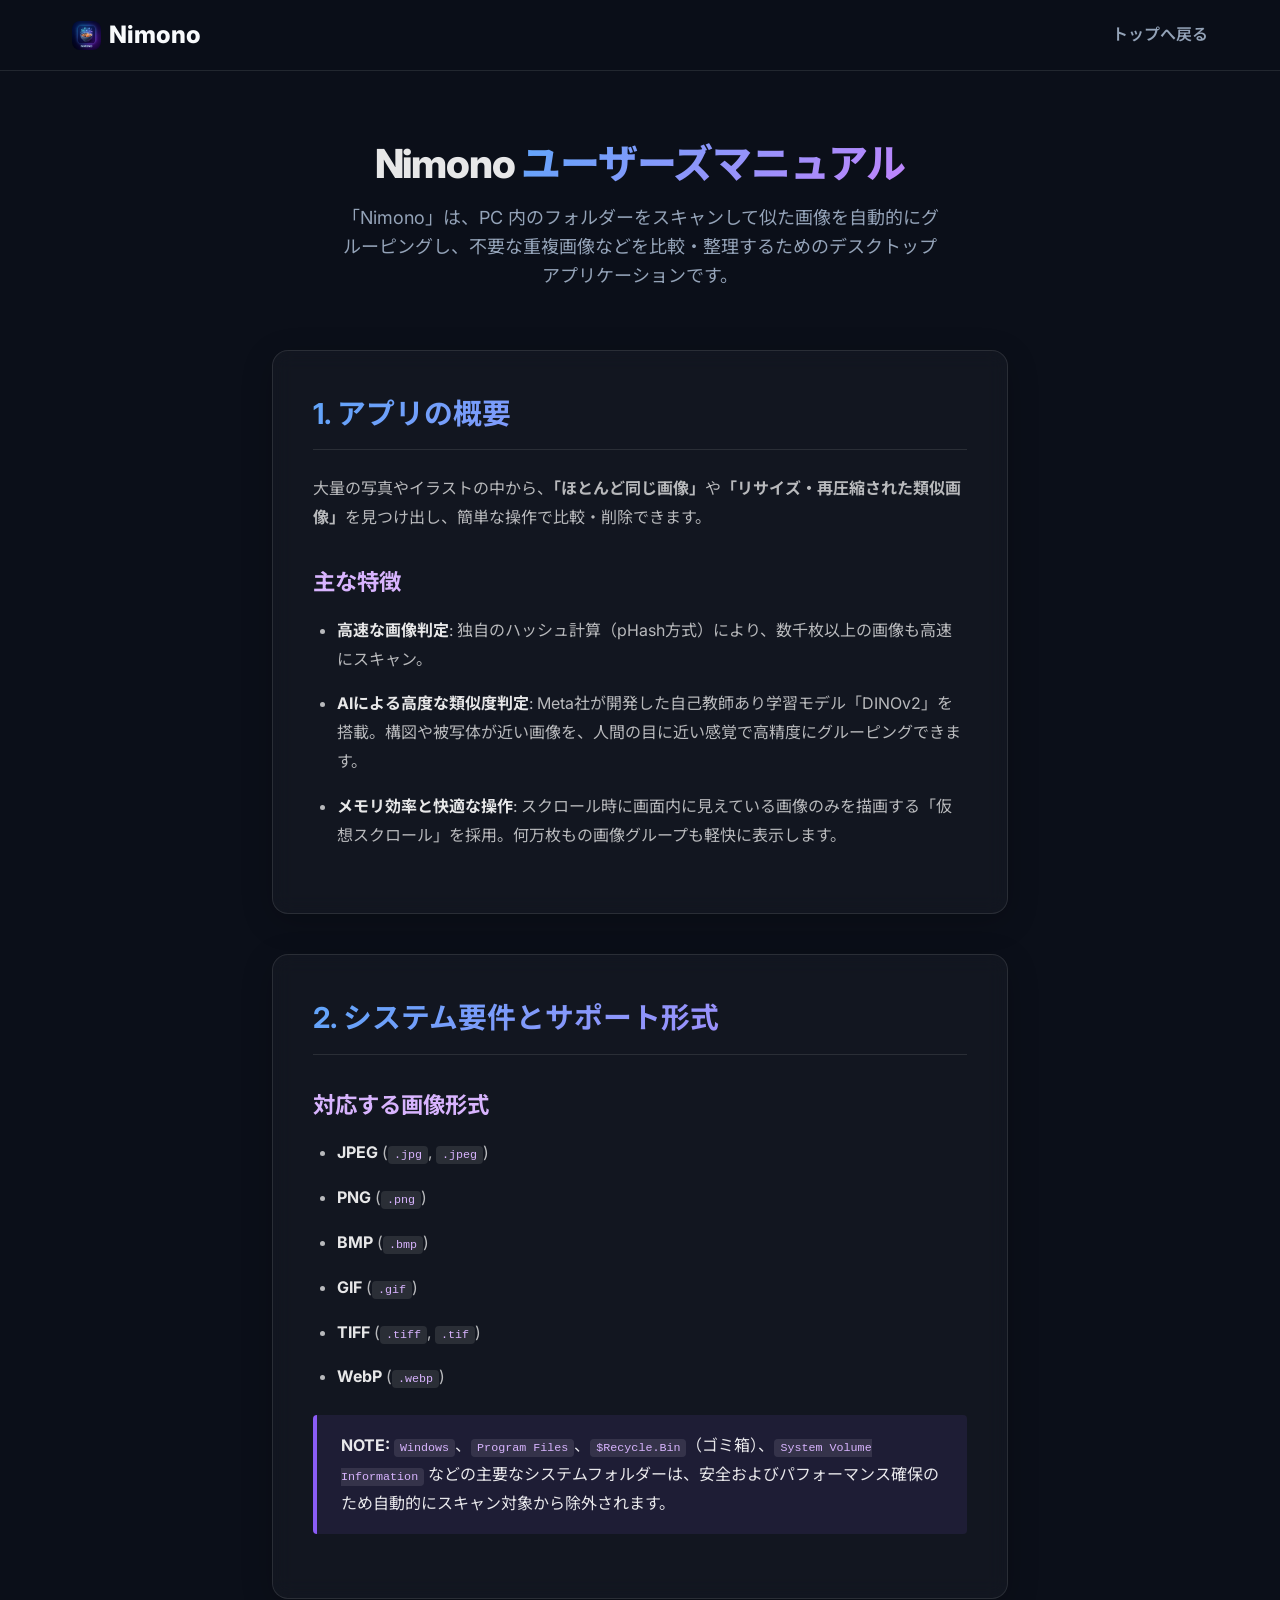
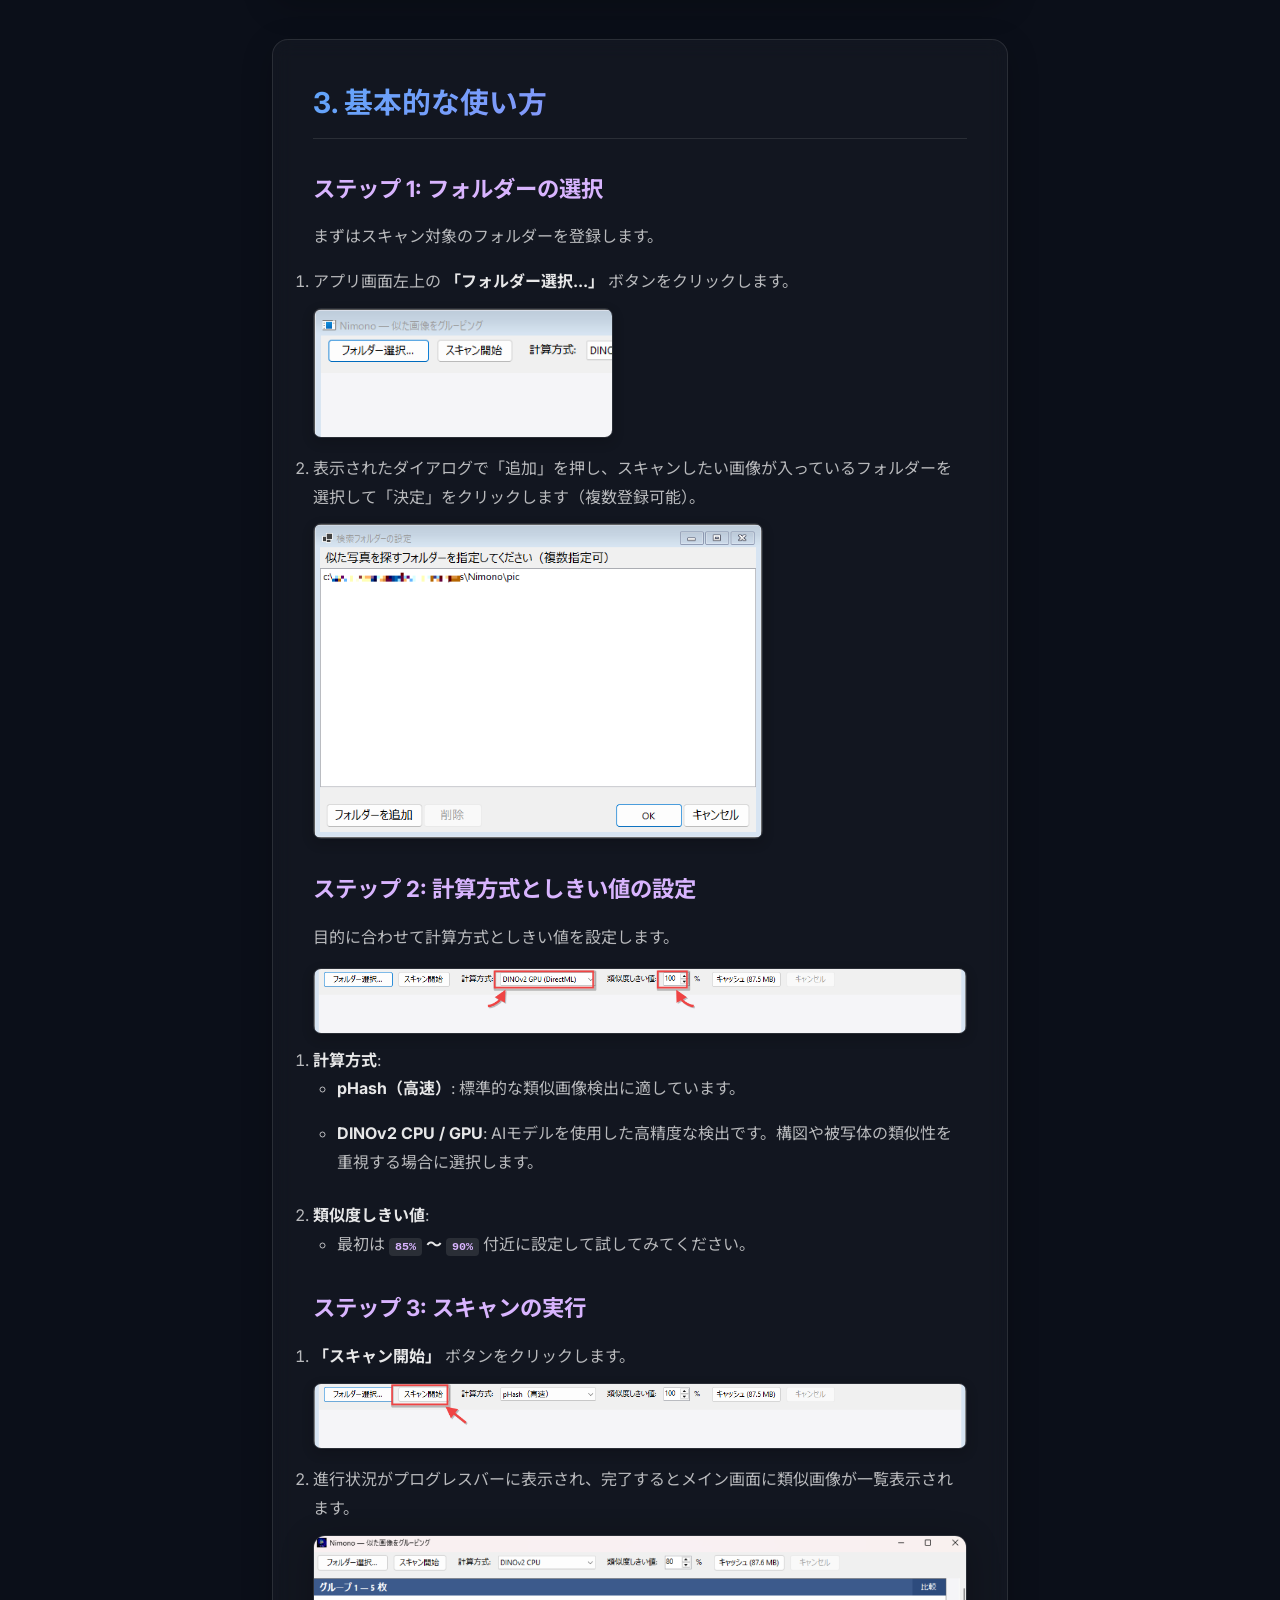
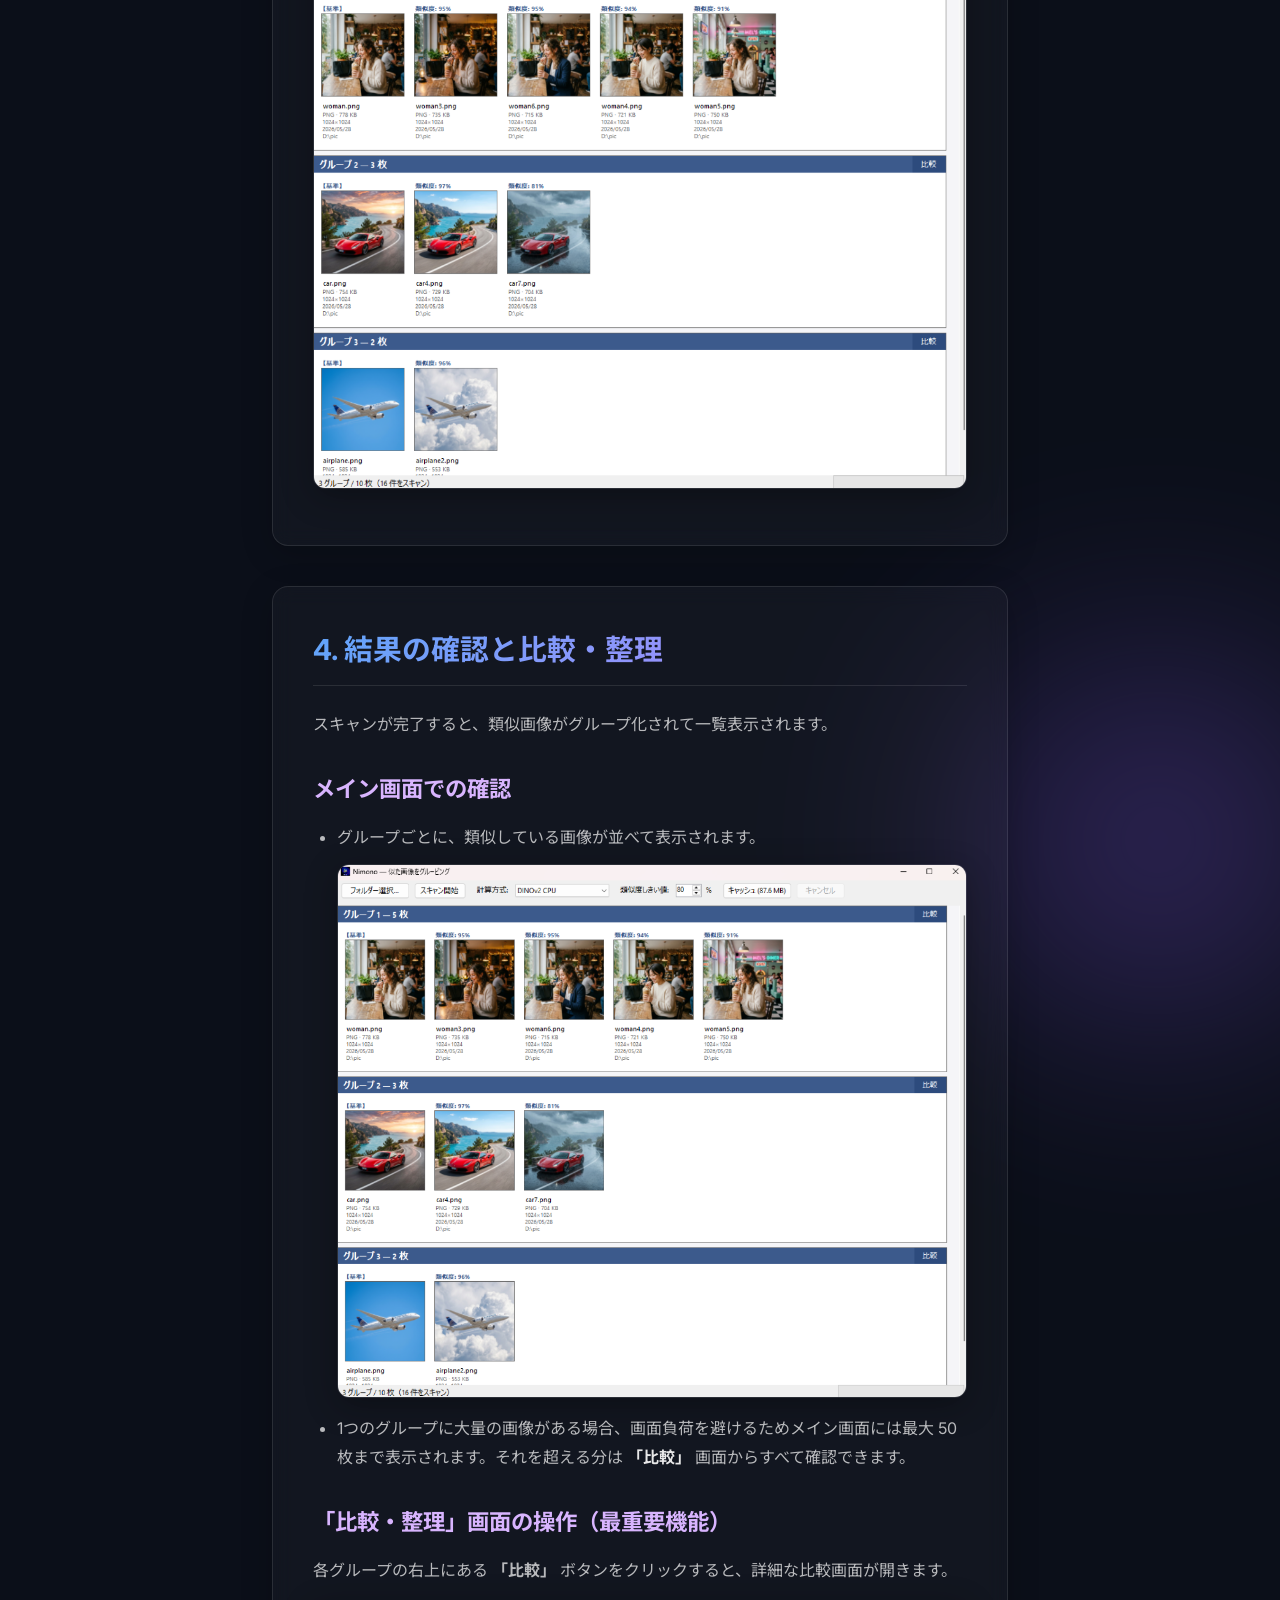
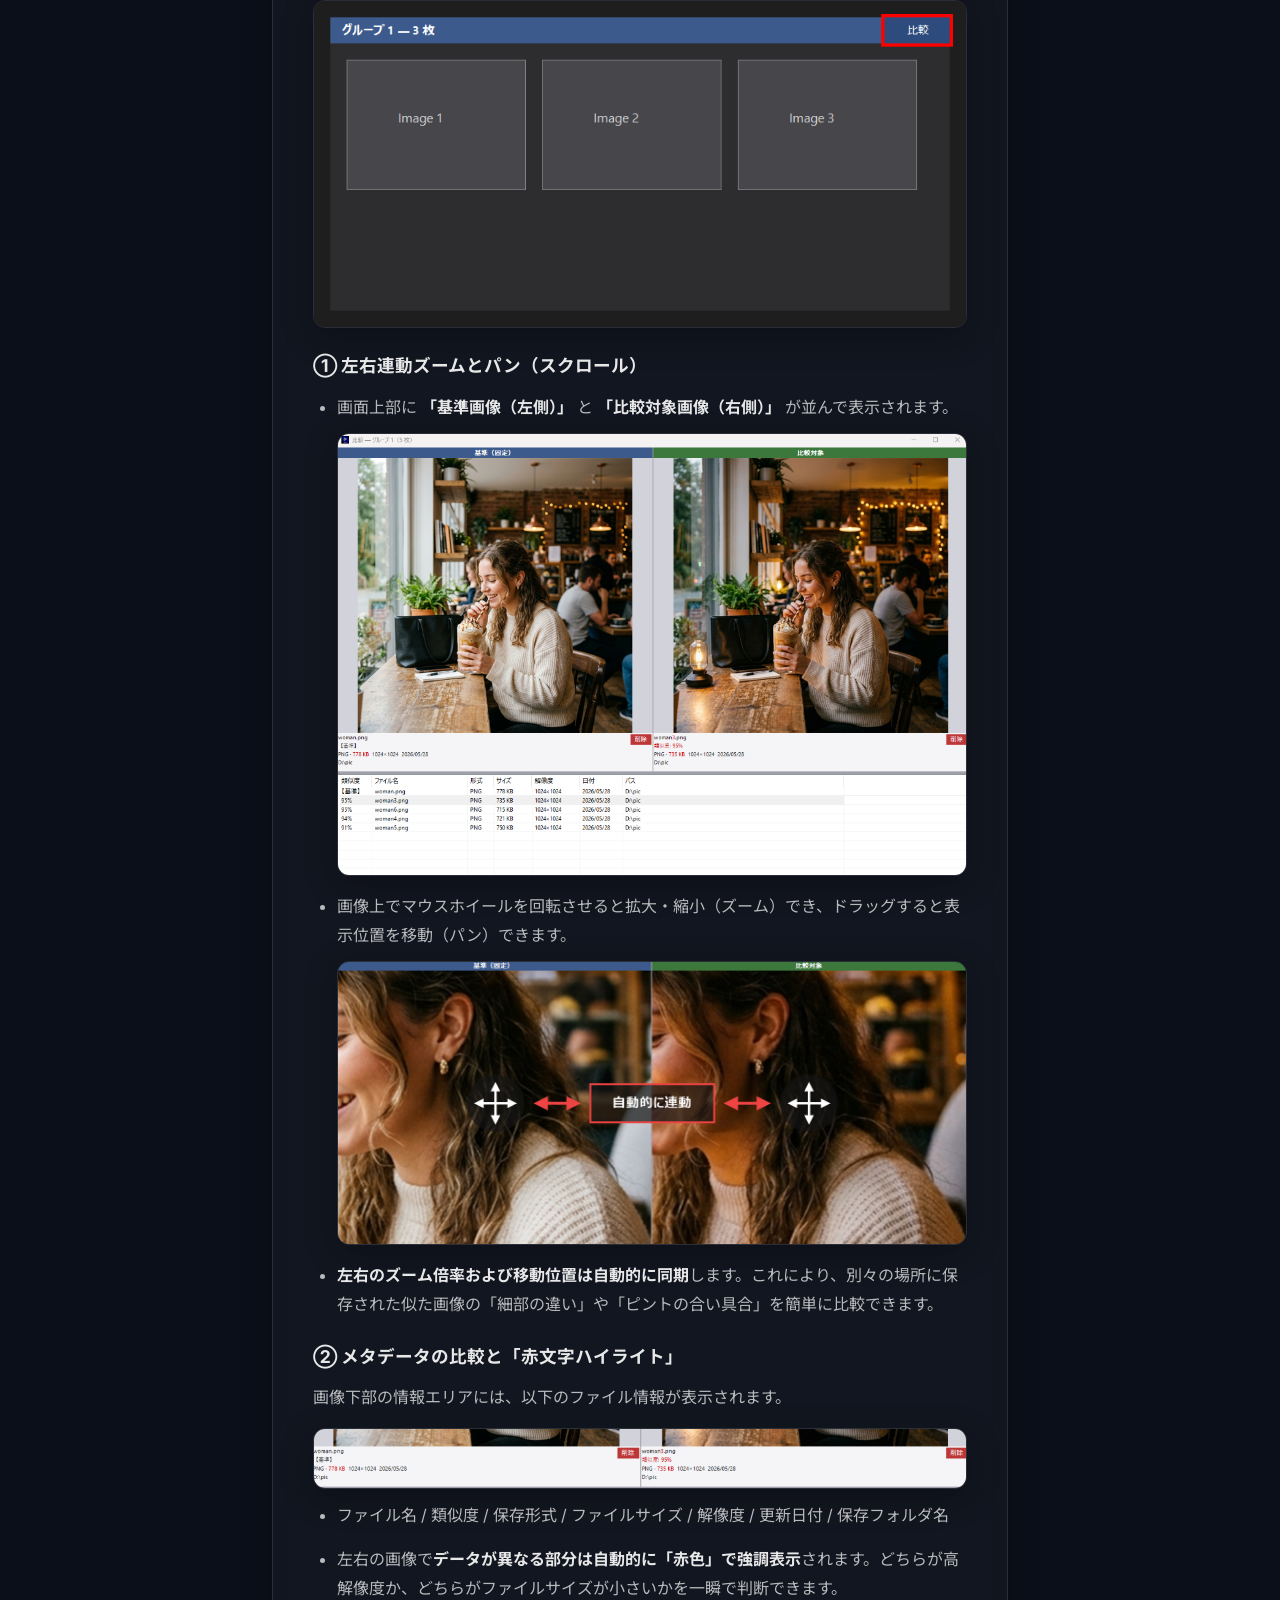
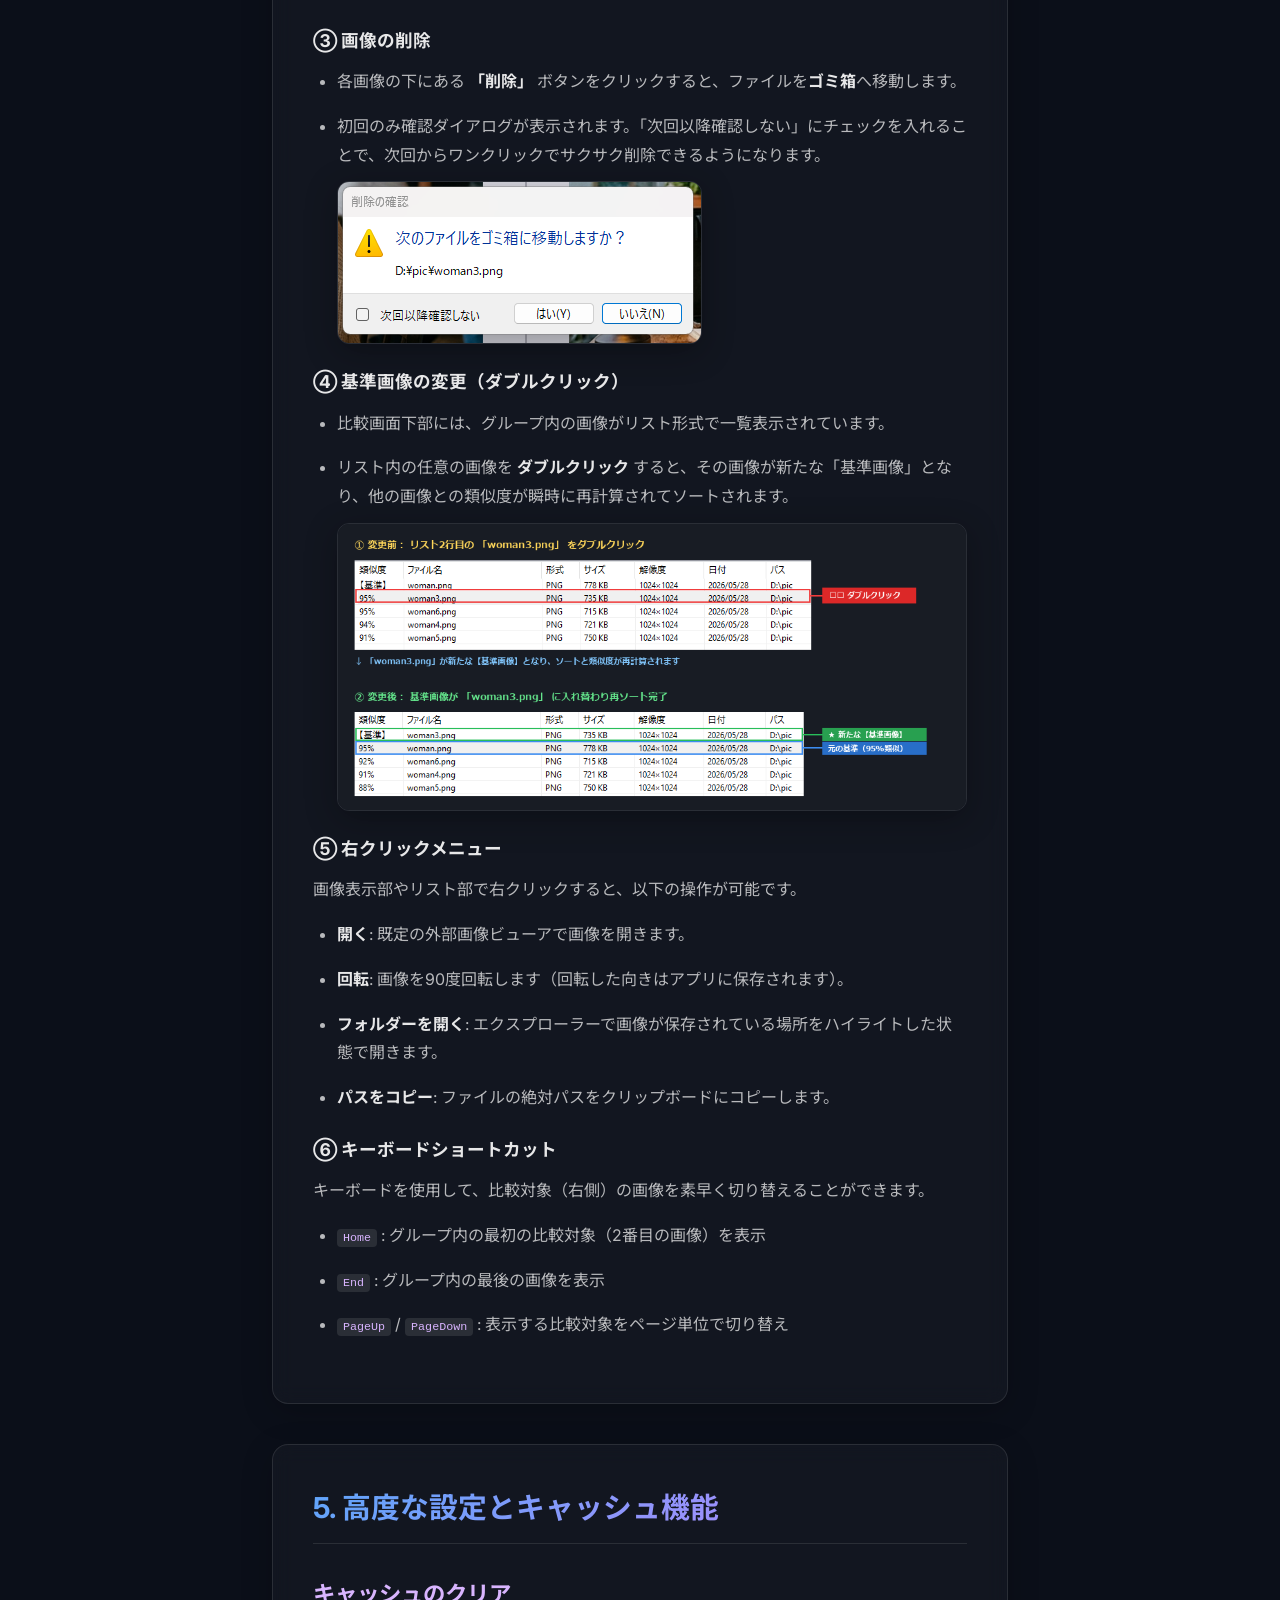
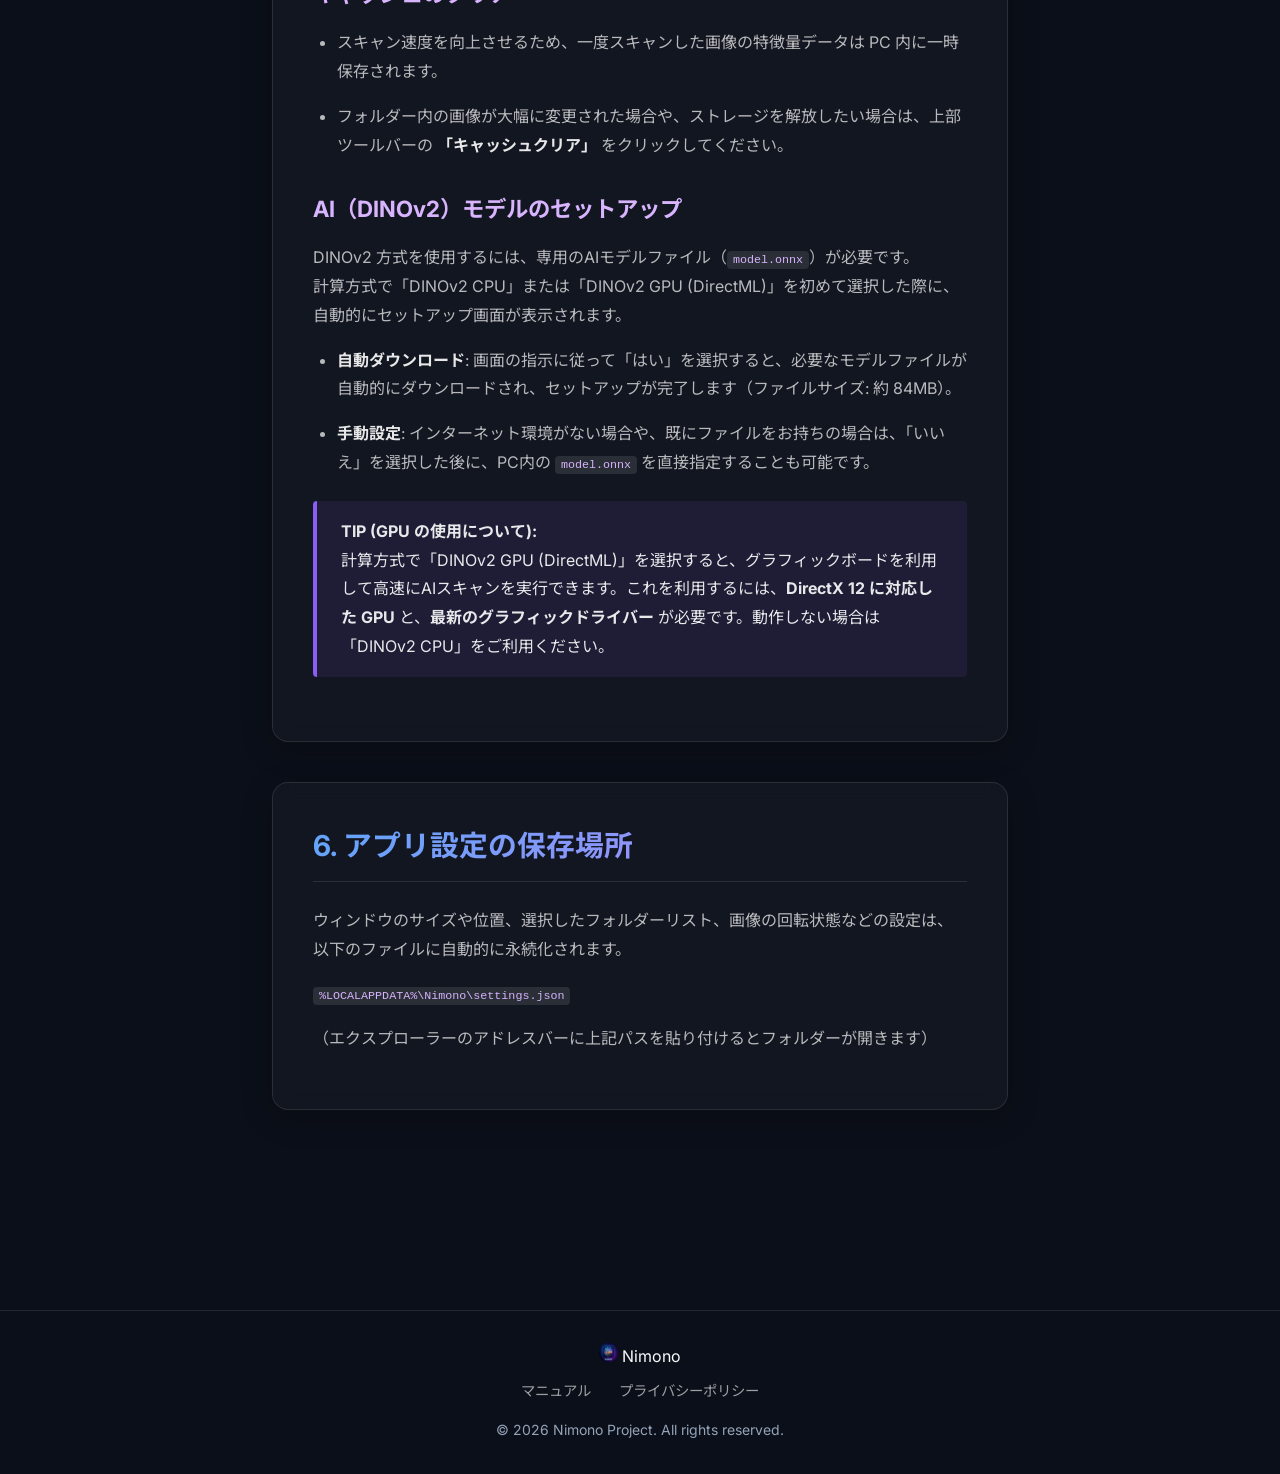
==== manual.html @ a0f6e67c "docs: マニュアル(manual.html)と各種画像アセットを追加しプロジェクト構造を整理" ====
<!DOCTYPE html>
<html lang="ja">

<head>
    <meta charset="UTF-8">
    <meta name="viewport" content="width=device-width, initial-scale=1.0">
    <title>Nimono ユーザーズマニュアル</title>
    <link rel="preconnect" href="https://fonts.googleapis.com">
    <link rel="preconnect" href="https://fonts.gstatic.com" crossorigin>
    <link
        href="https://fonts.googleapis.com/css2?family=Inter:wght@300;400;600;800&family=Noto+Sans+JP:wght@300;400;600;800&display=swap"
        rel="stylesheet">
    <link rel="stylesheet" href="styles.css">
    <style>
        .manual-container {
            max-width: 800px;
            margin: 0 auto;
            padding-top: 140px;
            padding-bottom: 80px;
            color: rgba(255, 255, 255, 0.9);
        }

        .manual-section {
            background: rgba(255, 255, 255, 0.03);
            border: 1px solid rgba(255, 255, 255, 0.1);
            border-radius: 16px;
            padding: 40px;
            margin-bottom: 40px;
            backdrop-filter: blur(10px);
            box-shadow: 0 8px 32px rgba(0, 0, 0, 0.2);
        }

        .manual-section h2 {
            font-size: 1.8rem;
            margin-bottom: 24px;
            padding-bottom: 12px;
            border-bottom: 1px solid rgba(255, 255, 255, 0.1);
        }

        .manual-section h3 {
            font-size: 1.4rem;
            margin-top: 32px;
            margin-bottom: 16px;
            color: #d8b4fe;
            /* 既存のグラデーションに合わせた色 */
        }

        .manual-section h4 {
            font-size: 1.1rem;
            margin-top: 24px;
            margin-bottom: 12px;
            color: rgba(255, 255, 255, 0.9);
        }

        .manual-section p,
        .manual-section li {
            line-height: 1.8;
            margin-bottom: 16px;
            color: rgba(255, 255, 255, 0.7);
        }

        .manual-section ul {
            padding-left: 24px;
            margin-bottom: 24px;
        }

        .manual-section li strong {
            color: rgba(255, 255, 255, 0.9);
        }

        .note-box {
            background: rgba(139, 92, 246, 0.1);
            border-left: 4px solid #8b5cf6;
            padding: 16px 24px;
            border-radius: 4px;
            margin: 24px 0;
        }

        .note-box p {
            margin: 0;
            color: rgba(255, 255, 255, 0.9);
        }

        code {
            background: rgba(255, 255, 255, 0.1);
            padding: 2px 6px;
            border-radius: 4px;
            font-family: monospace;
            font-size: 0.9em;
            color: #d8b4fe;
        }
    </style>
</head>

<body>
    <!-- Background Elements -->
    <div class="bg-shape shape-1"></div>
    <div class="bg-shape shape-2"></div>

    <!-- Header -->
    <header class="glass-header">
        <div class="container header-container">
            <div class="logo">
                <a href="index.html"
                    style="color: inherit; text-decoration: none; display: flex; align-items: center; gap: 8px;">
                    <img src="assets/Square44x44Logo.png" alt="Nimono" class="logo-icon"
                        style="height: 1.2em; width: auto; border-radius: 8px;"> Nimono
                </a>
            </div>
            <nav>
                <ul class="nav-links">
                    <li><a href="index.html">トップへ戻る</a></li>
                </ul>
            </nav>
        </div>
    </header>

    <div class="container manual-container">
        <div class="section-header animate-on-scroll slide-up">
            <h1 class="hero-title" style="font-size: 2.5rem; text-align: center; margin-bottom: 16px;">Nimono <span
                    class="text-gradient">ユーザーズマニュアル</span></h1>
            <p class="section-subtitle" style="text-align: center; margin-bottom: 48px;">
                「Nimono」は、PC 内のフォルダーをスキャンして似た画像を自動的にグルーピングし、不要な重複画像などを比較・整理するためのデスクトップアプリケーションです。
            </p>
        </div>

        <div class="manual-section animate-on-scroll slide-up delay-1">
            <h2 class="text-gradient">1. アプリの概要</h2>
            <p>大量の写真やイラストの中から、<strong>「ほとんど同じ画像」</strong>や<strong>「リサイズ・再圧縮された類似画像」</strong>を見つけ出し、簡単な操作で比較・削除できます。</p>

            <h3>主な特徴</h3>
            <ul>
                <li><strong>高速な画像判定</strong>: 独自のハッシュ計算（pHash方式）により、数千枚以上の画像も高速にスキャン。</li>
                <li><strong>AIによる高度な類似度判定</strong>:
                    Meta社が開発した自己教師あり学習モデル「DINOv2」を搭載。構図や被写体が近い画像を、人間の目に近い感覚で高精度にグルーピングできます。</li>
                <li><strong>メモリ効率と快適な操作</strong>: スクロール時に画面内に見えている画像のみを描画する「仮想スクロール」を採用。何万枚もの画像グループも軽快に表示します。</li>
            </ul>
        </div>

        <div class="manual-section animate-on-scroll slide-up">
            <h2 class="text-gradient">2. システム要件とサポート形式</h2>
            <h3>対応する画像形式</h3>
            <ul>
                <li><strong>JPEG</strong> (<code>.jpg</code>, <code>.jpeg</code>)</li>
                <li><strong>PNG</strong> (<code>.png</code>)</li>
                <li><strong>BMP</strong> (<code>.bmp</code>)</li>
                <li><strong>GIF</strong> (<code>.gif</code>)</li>
                <li><strong>TIFF</strong> (<code>.tiff</code>, <code>.tif</code>)</li>
                <li><strong>WebP</strong> (<code>.webp</code>)</li>
            </ul>
            <div class="note-box">
                <p><strong>NOTE:</strong>
                    <code>Windows</code>、<code>Program Files</code>、<code>$Recycle.Bin</code>（ゴミ箱）、<code>System Volume Information</code>
                    などの主要なシステムフォルダーは、安全およびパフォーマンス確保のため自動的にスキャン対象から除外されます。
                </p>
            </div>
        </div>

        <div class="manual-section animate-on-scroll slide-up">
            <h2 class="text-gradient">3. 基本的な使い方</h2>

            <h3>ステップ 1: フォルダーの選択</h3>
            <p>まずはスキャン対象のフォルダーを登録します。</p>
            <ol>
                <li>アプリ画面左上の <strong>「フォルダー選択...」</strong> ボタンをクリックします。<br>
                    <img src="assets/folder_select_btn.png" alt="フォルダー選択ボタン"
                        style="max-width: 300px; border-radius: 8px; margin: 12px 0; border: 1px solid rgba(255,255,255,0.1); box-shadow: 0 4px 12px rgba(0,0,0,0.2); display: block;">
                </li>
                <li>表示されたダイアログで「追加」を押し、スキャンしたい画像が入っているフォルダーを選択して「決定」をクリックします（複数登録可能）。<br>
                    <img src="assets/search_folder_dialog.png" alt="検索フォルダーの設定ダイアログ"
                        style="max-width: 450px; width: 100%; border-radius: 8px; margin: 12px 0; border: 1px solid rgba(255,255,255,0.1); box-shadow: 0 4px 12px rgba(0,0,0,0.2); display: block;">
                </li>
            </ol>

            <h3>ステップ 2: 計算方式としきい値の設定</h3>
            <p>目的に合わせて計算方式としきい値を設定します。</p>
            <img src="assets/method_select.png" alt="計算方式の設定画面"
                style="max-width: 100%; border-radius: 8px; margin: 12px 0; border: 1px solid rgba(255,255,255,0.1); box-shadow: 0 4px 12px rgba(0,0,0,0.2); display: block;">
            <ol>
                <li><strong>計算方式</strong>:
                    <ul>
                        <li><strong>pHash（高速）</strong>: 標準的な類似画像検出に適しています。</li>
                        <li><strong>DINOv2 CPU / GPU</strong>: AIモデルを使用した高精度な検出です。構図や被写体の類似性を重視する場合に選択します。</li>
                    </ul>
                </li>
                <li><strong>類似度しきい値</strong>:
                    <ul>
                        <li>最初は <strong><code>85%</code> 〜 <code>90%</code></strong> 付近に設定して試してみてください。</li>
                    </ul>
                </li>
            </ol>

            <h3>ステップ 3: スキャンの実行</h3>
            <ol>
                <li><strong>「スキャン開始」</strong> ボタンをクリックします。<br>
                    <img src="assets/scan_button.png" alt="スキャン開始ボタン"
                        style="max-width: 100%; border-radius: 8px; margin: 12px 0; border: 1px solid rgba(255,255,255,0.1); box-shadow: 0 4px 12px rgba(0,0,0,0.2); display: block;">
                </li>
                <li>進行状況がプログレスバーに表示され、完了するとメイン画面に類似画像が一覧表示されます。<br>
                    <img src="assets/group_mockup.png" alt="スキャン完了後の結果画面"
                        style="max-width: 100%; border-radius: 12px; margin: 12px 0; border: 1px solid rgba(255,255,255,0.1); box-shadow: 0 8px 32px rgba(0,0,0,0.3); display: block;">
                </li>
            </ol>
        </div>

        <div class="manual-section animate-on-scroll slide-up">
            <h2 class="text-gradient">4. 結果の確認と比較・整理</h2>
            <p>スキャンが完了すると、類似画像がグループ化されて一覧表示されます。</p>

            <h3>メイン画面での確認</h3>
            <ul>
                <li>グループごとに、類似している画像が並べて表示されます。<br>
                    <img src="assets/group_mockup.png" alt="グループ表示例"
                        style="max-width: 100%; border-radius: 12px; margin: 12px 0; border: 1px solid rgba(255,255,255,0.1); box-shadow: 0 8px 32px rgba(0,0,0,0.3); display: block;">
                </li>
                <li>1つのグループに大量の画像がある場合、画面負荷を避けるためメイン画面には最大 50 枚まで表示されます。それを超える分は <strong>「比較」</strong> 画面からすべて確認できます。
                </li>
            </ul>

            <h3>「比較・整理」画面の操作（最重要機能）</h3>
            <p>各グループの右上にある <strong>「比較」</strong> ボタンをクリックすると、詳細な比較画面が開きます。</p>
            <img src="assets/compare_button.png" alt="比較ボタンの位置"
                style="max-width: 100%; border-radius: 12px; margin: 12px 0; border: 1px solid rgba(255,255,255,0.1); box-shadow: 0 8px 32px rgba(0,0,0,0.3); display: block;">

            <h4>① 左右連動ズームとパン（スクロール）</h4>
            <ul>
                <li>画面上部に <strong>「基準画像（左側）」</strong> と <strong>「比較対象画像（右側）」</strong> が並んで表示されます。<br>
                    <img src="assets/composite_mockup2.png" alt="比較画面の例"
                        style="max-width: 100%; border-radius: 12px; margin: 12px 0; border: 1px solid rgba(255,255,255,0.1); box-shadow: 0 8px 32px rgba(0,0,0,0.3); display: block;">
                </li>
                <li>画像上でマウスホイールを回転させると拡大・縮小（ズーム）でき、ドラッグすると表示位置を移動（パン）できます。<br>
                    <img src="assets/sync_zoom_pan.png" alt="連動ズームとパンの説明図"
                        style="max-width: 100%; border-radius: 12px; margin: 12px 0; border: 1px solid rgba(255,255,255,0.1); box-shadow: 0 8px 32px rgba(0,0,0,0.3); display: block;">
                </li>
                <li><strong>左右のズーム倍率および移動位置は自動的に同期</strong>します。これにより、別々の場所に保存された似た画像の「細部の違い」や「ピントの合い具合」を簡単に比較できます。</li>
            </ul>

            <h4>② メタデータの比較と「赤文字ハイライト」</h4>
            <p>画像下部の情報エリアには、以下のファイル情報が表示されます。</p>
            <img src="assets/metadata_highlight.png" alt="メタデータ表示と赤文字ハイライトの例"
                style="max-width: 100%; border-radius: 12px; margin: 12px 0; border: 1px solid rgba(255,255,255,0.1); box-shadow: 0 8px 32px rgba(0,0,0,0.3); display: block;">
            <ul>
                <li>ファイル名 / 類似度 / 保存形式 / ファイルサイズ / 解像度 / 更新日付 / 保存フォルダ名</li>
                <li>左右の画像で<strong>データが異なる部分は自動的に「赤色」で強調表示</strong>されます。どちらが高解像度か、どちらがファイルサイズが小さいかを一瞬で判断できます。</li>
            </ul>

            <h4>③ 画像の削除</h4>
            <ul>
                <li>各画像の下にある <strong>「削除」</strong> ボタンをクリックすると、ファイルを<strong>ゴミ箱</strong>へ移動します。</li>
                <li>初回のみ確認ダイアログが表示されます。「次回以降確認しない」にチェックを入れることで、次回からワンクリックでサクサク削除できるようになります。<br>
                    <img src="assets/delete_confirm_dialog.png" alt="削除の確認ダイアログ"
                        style="max-width: 100%; border-radius: 12px; margin: 12px 0; border: 1px solid rgba(255,255,255,0.1); box-shadow: 0 8px 32px rgba(0,0,0,0.3); display: block;">
                </li>
            </ul>

            <h4>④ 基準画像の変更（ダブルクリック）</h4>
            <ul>
                <li>比較画面下部には、グループ内の画像がリスト形式で一覧表示されています。</li>
                <li>リスト内の任意の画像を <strong>ダブルクリック</strong> すると、その画像が新たな「基準画像」となり、他の画像との類似度が瞬時に再計算されてソートされます。<br>
                    <img src="assets/change_reference_image.png" alt="基準画像のダブルクリック変更の例"
                        style="max-width: 100%; border-radius: 12px; margin: 12px 0; border: 1px solid rgba(255,255,255,0.1); box-shadow: 0 8px 32px rgba(0,0,0,0.3); display: block;">
                </li>
            </ul>

            <h4>⑤ 右クリックメニュー</h4>
            <p>画像表示部やリスト部で右クリックすると、以下の操作が可能です。</p>
            <ul>
                <li><strong>開く</strong>: 既定の外部画像ビューアで画像を開きます。</li>
                <li><strong>回転</strong>: 画像を90度回転します（回転した向きはアプリに保存されます）。</li>
                <li><strong>フォルダーを開く</strong>: エクスプローラーで画像が保存されている場所をハイライトした状態で開きます。</li>
                <li><strong>パスをコピー</strong>: ファイルの絶対パスをクリップボードにコピーします。</li>
            </ul>

            <h4>⑥ キーボードショートカット</h4>
            <p>キーボードを使用して、比較対象（右側）の画像を素早く切り替えることができます。</p>
            <ul>
                <li><code>Home</code> : グループ内の最初の比較対象（2番目の画像）を表示</li>
                <li><code>End</code> : グループ内の最後の画像を表示</li>
                <li><code>PageUp</code> / <code>PageDown</code> : 表示する比較対象をページ単位で切り替え</li>
            </ul>
        </div>

        <div class="manual-section animate-on-scroll slide-up">
            <h2 class="text-gradient">5. 高度な設定とキャッシュ機能</h2>

            <h3>キャッシュのクリア</h3>
            <ul>
                <li>スキャン速度を向上させるため、一度スキャンした画像の特徴量データは PC 内に一時保存されます。</li>
                <li>フォルダー内の画像が大幅に変更された場合や、ストレージを解放したい場合は、上部ツールバーの <strong>「キャッシュクリア」</strong> をクリックしてください。</li>
            </ul>

            <h3>AI（DINOv2）モデルのセットアップ</h3>
            <p>DINOv2 方式を使用するには、専用のAIモデルファイル（<code>model.onnx</code>）が必要です。<br>
                計算方式で「DINOv2 CPU」または「DINOv2 GPU (DirectML)」を初めて選択した際に、自動的にセットアップ画面が表示されます。</p>
            <ul>
                <li><strong>自動ダウンロード</strong>: 画面の指示に従って「はい」を選択すると、必要なモデルファイルが自動的にダウンロードされ、セットアップが完了します（ファイルサイズ: 約
                    84MB）。</li>
                <li><strong>手動設定</strong>: インターネット環境がない場合や、既にファイルをお持ちの場合は、「いいえ」を選択した後に、PC内の <code>model.onnx</code>
                    を直接指定することも可能です。</li>
            </ul>

            <div class="note-box">
                <p><strong>TIP (GPU の使用について):</strong><br>
                    計算方式で「DINOv2 GPU (DirectML)」を選択すると、グラフィックボードを利用して高速にAIスキャンを実行できます。これを利用するには、<strong>DirectX 12 に対応した
                        GPU</strong> と、<strong>最新のグラフィックドライバー</strong> が必要です。動作しない場合は「DINOv2 CPU」をご利用ください。</p>
            </div>
        </div>

        <div class="manual-section animate-on-scroll slide-up">
            <h2 class="text-gradient">6. アプリ設定の保存場所</h2>
            <p>ウィンドウのサイズや位置、選択したフォルダーリスト、画像の回転状態などの設定は、以下のファイルに自動的に永続化されます。</p>
            <p><code>%LOCALAPPDATA%\Nimono\settings.json</code></p>
            <p>（エクスプローラーのアドレスバーに上記パスを貼り付けるとフォルダーが開きます）</p>
        </div>
    </div>

    <!-- Footer -->
    <footer class="footer glass-footer">
        <div class="container footer-container"
            style="display: flex; flex-direction: column; align-items: center; gap: 8px;">
            <div class="footer-logo">
                <img src="assets/Square44x44Logo.png" alt="Nimono" class="logo-icon"
                    style="height: 1.2em; width: auto; border-radius: 8px;"> Nimono
            </div>
            <div class="footer-links" style="margin-bottom: 8px;">
                <a href="manual.html"
                    style="color: rgba(255,255,255,0.6); text-decoration: none; margin-right: 24px; font-size: 0.9rem; transition: color 0.2s;"
                    onmouseover="this.style.color='#fff'"
                    onmouseout="this.style.color='rgba(255,255,255,0.6)'">マニュアル</a>
                <a href="privacy_policy.html"
                    style="color: rgba(255,255,255,0.6); text-decoration: none; font-size: 0.9rem; transition: color 0.2s;"
                    onmouseover="this.style.color='#fff'"
                    onmouseout="this.style.color='rgba(255,255,255,0.6)'">プライバシーポリシー</a>
            </div>
            <p class="copyright">© 2026 Nimono Project. All rights reserved.</p>
        </div>
    </footer>

    <!-- Scripts -->
    <script src="script.js"></script>
</body>

</html>
---- styles.css ----
:root {
    /* Color Palette */
    --bg-color: #0b0f19;
    --text-primary: #f8fafc;
    --text-secondary: #94a3b8;
    
    --primary-color: #3b82f6;
    --primary-hover: #2563eb;
    --secondary-color: #8b5cf6;
    
    --glass-bg: rgba(30, 41, 59, 0.4);
    --glass-border: rgba(255, 255, 255, 0.1);
    --glass-shadow: 0 8px 32px 0 rgba(0, 0, 0, 0.37);
    
    /* Typography */
    --font-main: 'Inter', 'Noto Sans JP', sans-serif;
    
    /* Animation */
    --transition-fast: 0.2s ease;
    --transition-normal: 0.4s ease;
    --transition-slow: 0.8s cubic-bezier(0.22, 1, 0.36, 1);
}

* {
    margin: 0;
    padding: 0;
    box-sizing: border-box;
}

body {
    font-family: var(--font-main);
    background-color: var(--bg-color);
    color: var(--text-primary);
    line-height: 1.6;
    overflow-x: hidden;
    position: relative;
}

/* Background Animated Shapes */
.bg-shape {
    position: absolute;
    border-radius: 50%;
    filter: blur(120px);
    z-index: -1;
    opacity: 0.5;
    animation: float 20s infinite alternate ease-in-out;
}

.shape-1 {
    top: -10%;
    left: -10%;
    width: 600px;
    height: 600px;
    background: radial-gradient(circle, var(--primary-color) 0%, transparent 70%);
}

.shape-2 {
    top: 40%;
    right: -10%;
    width: 500px;
    height: 500px;
    background: radial-gradient(circle, var(--secondary-color) 0%, transparent 70%);
    animation-delay: -5s;
}

@keyframes float {
    0% { transform: translate(0, 0) scale(1); }
    100% { transform: translate(50px, 50px) scale(1.1); }
}

/* Layout Utilities */
.container {
    max-width: 1200px;
    margin: 0 auto;
    padding: 0 2rem;
}

.section-padding {
    padding: 100px 0;
}

/* Typography Utilities */
.text-gradient {
    background: linear-gradient(135deg, #60a5fa, #c084fc);
    -webkit-background-clip: text;
    -webkit-text-fill-color: transparent;
    background-clip: text;
}

.section-header {
    text-align: center;
    margin-bottom: 60px;
}

.section-title {
    font-size: 2.5rem;
    font-weight: 800;
    margin-bottom: 1rem;
    letter-spacing: -0.02em;
}

.section-subtitle {
    font-size: 1.125rem;
    color: var(--text-secondary);
    max-width: 600px;
    margin: 0 auto;
}

/* Buttons */
.btn {
    display: inline-block;
    padding: 0.75rem 1.5rem;
    border-radius: 9999px;
    font-weight: 600;
    text-decoration: none;
    transition: var(--transition-normal);
    cursor: pointer;
    border: none;
    font-family: inherit;
    font-size: 1rem;
}

.btn-large {
    padding: 1rem 2rem;
    font-size: 1.125rem;
}

.btn-primary {
    background: linear-gradient(135deg, var(--primary-color), var(--secondary-color));
    color: white;
    box-shadow: 0 4px 15px rgba(59, 130, 246, 0.4);
}

.btn-primary:hover {
    transform: translateY(-2px);
    box-shadow: 0 6px 20px rgba(59, 130, 246, 0.6);
}

.btn-secondary {
    background: var(--glass-bg);
    color: var(--text-primary);
    border: 1px solid var(--glass-border);
    backdrop-filter: blur(10px);
}

.btn-secondary:hover {
    background: rgba(255, 255, 255, 0.1);
    transform: translateY(-2px);
}

/* Header */
.glass-header {
    position: fixed;
    top: 0;
    width: 100%;
    z-index: 1000;
    background: rgba(11, 15, 25, 0.7);
    backdrop-filter: blur(12px);
    border-bottom: 1px solid var(--glass-border);
    padding: 1rem 0;
    transition: var(--transition-normal);
}

.header-container {
    display: flex;
    justify-content: space-between;
    align-items: center;
}

.logo {
    font-size: 1.5rem;
    font-weight: 800;
    display: flex;
    align-items: center;
    gap: 0.5rem;
}

.nav-links {
    display: flex;
    list-style: none;
    gap: 2rem;
}

.nav-links a {
    color: var(--text-secondary);
    text-decoration: none;
    font-weight: 600;
    transition: var(--transition-fast);
}

.nav-links a:hover {
    color: var(--text-primary);
}

/* Hero Section */
.hero {
    min-height: 100vh;
    display: flex;
    align-items: center;
    padding-top: 80px; /* Header offset */
}

.hero-container {
    display: grid;
    grid-template-columns: 1fr 1fr;
    gap: 4rem;
    align-items: center;
}

.badge {
    display: inline-block;
    padding: 0.25rem 1rem;
    background: rgba(59, 130, 246, 0.15);
    border: 1px solid rgba(59, 130, 246, 0.3);
    color: #93c5fd;
    border-radius: 9999px;
    font-size: 0.875rem;
    font-weight: 600;
    margin-bottom: 1.5rem;
}

.hero-title {
    font-size: 3.5rem;
    font-weight: 800;
    line-height: 1.2;
    margin-bottom: 1.5rem;
    letter-spacing: -0.03em;
}

.hero-description {
    font-size: 1.125rem;
    color: var(--text-secondary);
    margin-bottom: 2.5rem;
}

.hero-actions {
    display: flex;
    gap: 1rem;
}

/* Mockup Display */
.mockup-container {
    position: relative;
    border-radius: 12px;
    overflow: hidden;
    box-shadow: 0 25px 50px -12px rgba(0, 0, 0, 0.5);
    border: 1px solid var(--glass-border);
    transform: perspective(1000px) rotateY(-5deg) rotateX(5deg);
    transition: var(--transition-normal);
}

.mockup-container:hover {
    transform: perspective(1000px) rotateY(0) rotateX(0);
}

.mockup-img {
    width: 100%;
    height: auto;
    display: block;
}

/* Features Section */
.features-grid {
    display: grid;
    grid-template-columns: repeat(3, 1fr);
    gap: 2rem;
}

.glass-card {
    background: var(--glass-bg);
    backdrop-filter: blur(16px);
    border: 1px solid var(--glass-border);
    border-radius: 16px;
    padding: 2rem;
    box-shadow: var(--glass-shadow);
    transition: var(--transition-normal);
}

.glass-card:hover {
    transform: translateY(-5px);
    background: rgba(40, 55, 75, 0.5);
    border-color: rgba(255, 255, 255, 0.2);
}

.feature-icon {
    font-size: 2.5rem;
    margin-bottom: 1rem;
}

.feature-title {
    font-size: 1.25rem;
    font-weight: 600;
    margin-bottom: 1rem;
}

.feature-desc {
    color: var(--text-secondary);
    font-size: 0.95rem;
}

/* Deep Dive (Comparison) Section */
.deep-dive-container {
    display: grid;
    grid-template-columns: 1fr 1fr;
    gap: 4rem;
    align-items: center;
}

.feature-list {
    list-style: none;
    margin-top: 2rem;
}

.feature-list li {
    margin-bottom: 1rem;
    display: flex;
    align-items: center;
    gap: 0.75rem;
    font-size: 1.05rem;
}

.check {
    color: #10b981;
    font-weight: bold;
}

.deep-dive-desc {
    color: var(--text-secondary);
    font-size: 1.1rem;
}

/* Specs Section */
.specs-grid {
    display: grid;
    grid-template-columns: repeat(auto-fit, minmax(250px, 1fr));
    gap: 1.5rem;
    background: var(--glass-bg);
    backdrop-filter: blur(16px);
    border: 1px solid var(--glass-border);
    border-radius: 16px;
    padding: 3rem;
}

.spec-item {
    border-left: 2px solid var(--primary-color);
    padding-left: 1.5rem;
}

.spec-label {
    color: var(--text-secondary);
    font-size: 0.875rem;
    text-transform: uppercase;
    letter-spacing: 0.05em;
    margin-bottom: 0.5rem;
}

.spec-value {
    font-size: 1.125rem;
    font-weight: 600;
}

/* Footer */
.glass-footer {
    border-top: 1px solid var(--glass-border);
    padding: 2rem 0;
    margin-top: 5rem;
}

.footer-container {
    display: flex;
    justify-content: space-between;
    align-items: center;
}

.copyright {
    color: var(--text-secondary);
    font-size: 0.875rem;
}

/* Animation Classes */
.animate-on-scroll {
    opacity: 0;
    visibility: hidden;
}

.slide-up {
    transform: translateY(30px);
}

.slide-right {
    transform: translateX(-30px);
}

.slide-left {
    transform: translateX(30px);
}

.is-visible {
    opacity: 1;
    visibility: visible;
    transform: translate(0);
    transition: opacity var(--transition-slow), transform var(--transition-slow);
}

.delay-1 { transition-delay: 0.1s; }
.delay-2 { transition-delay: 0.2s; }
.delay-3 { transition-delay: 0.3s; }

/* Responsive */
@media (max-width: 992px) {
    .hero-container, .deep-dive-container {
        grid-template-columns: 1fr;
        text-align: center;
    }
    
    .hero-title {
        font-size: 2.75rem;
    }
    
    .hero-actions {
        justify-content: center;
    }
    
    .nav-links {
        display: none;
    }
    
    .features-grid {
        grid-template-columns: 1fr;
    }
    
    .deep-dive-image {
        order: -1;
    }
    
    .feature-list li {
        justify-content: center;
    }
}
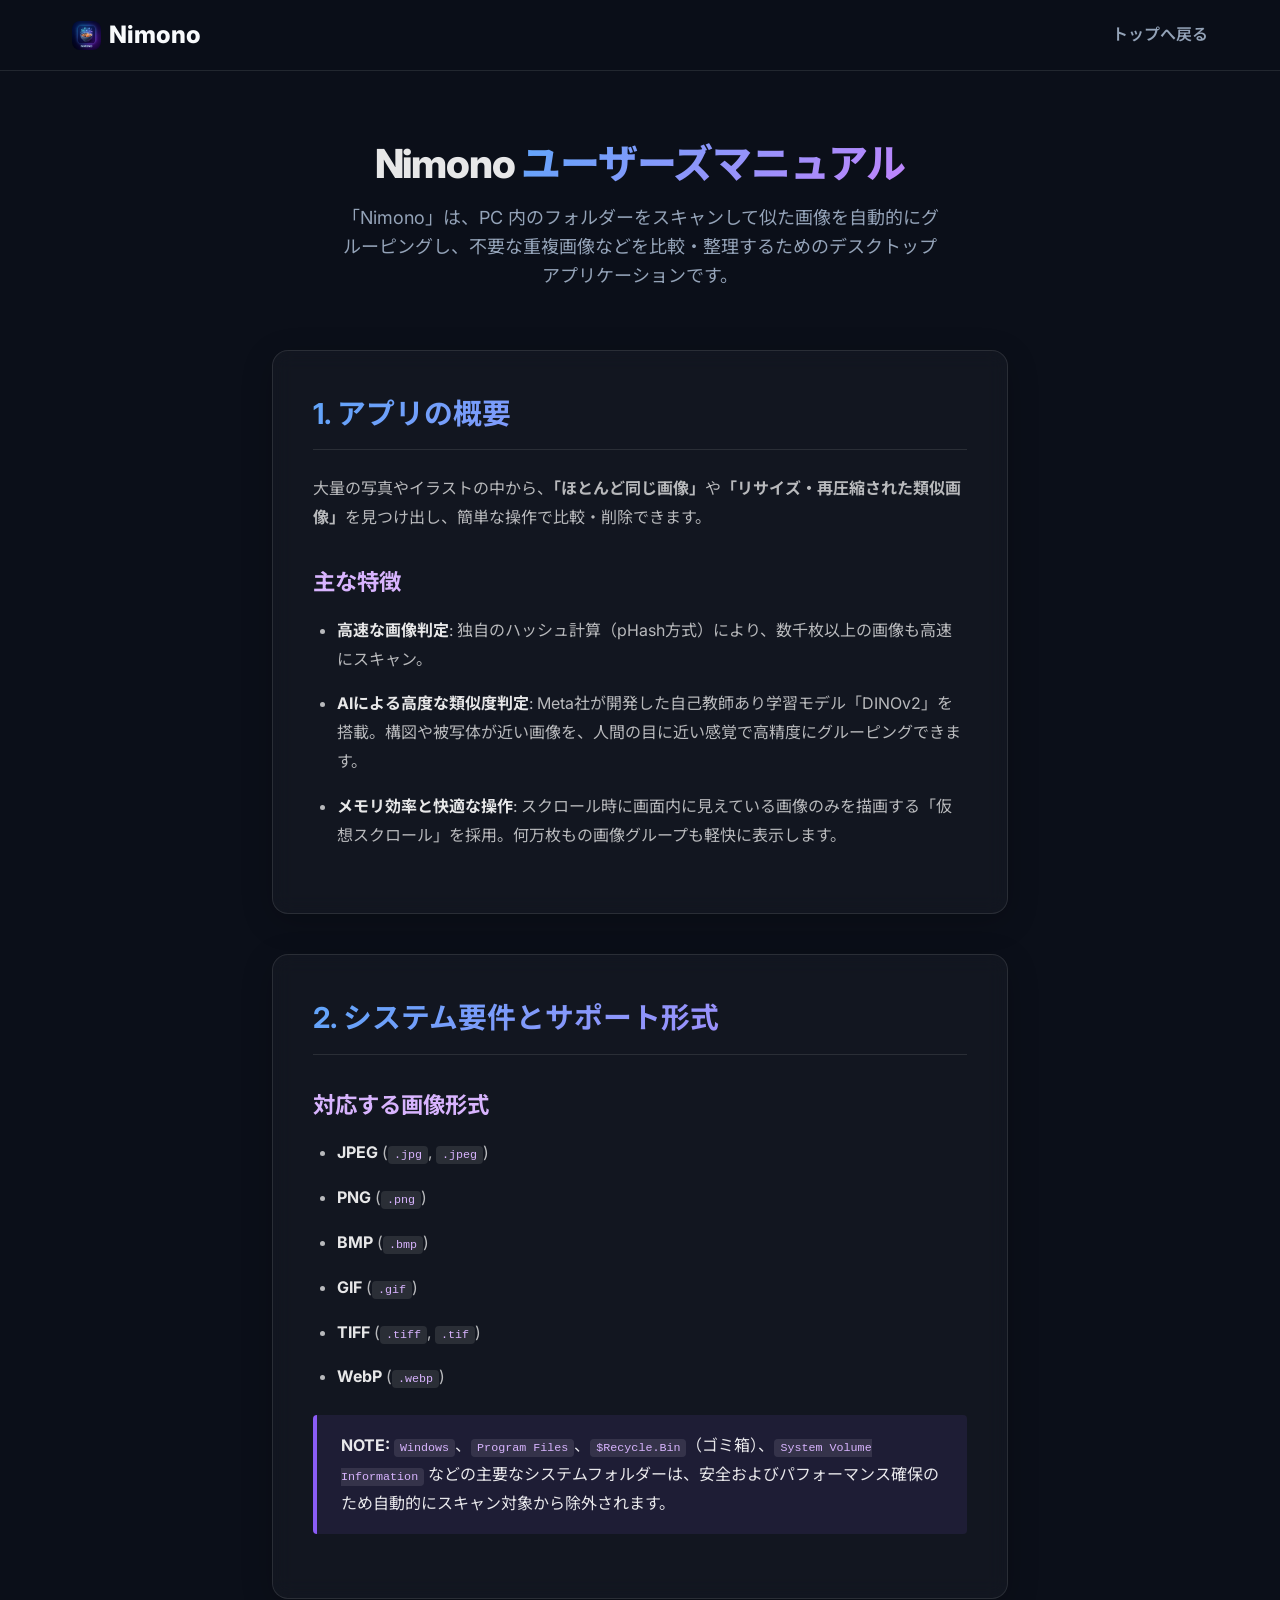
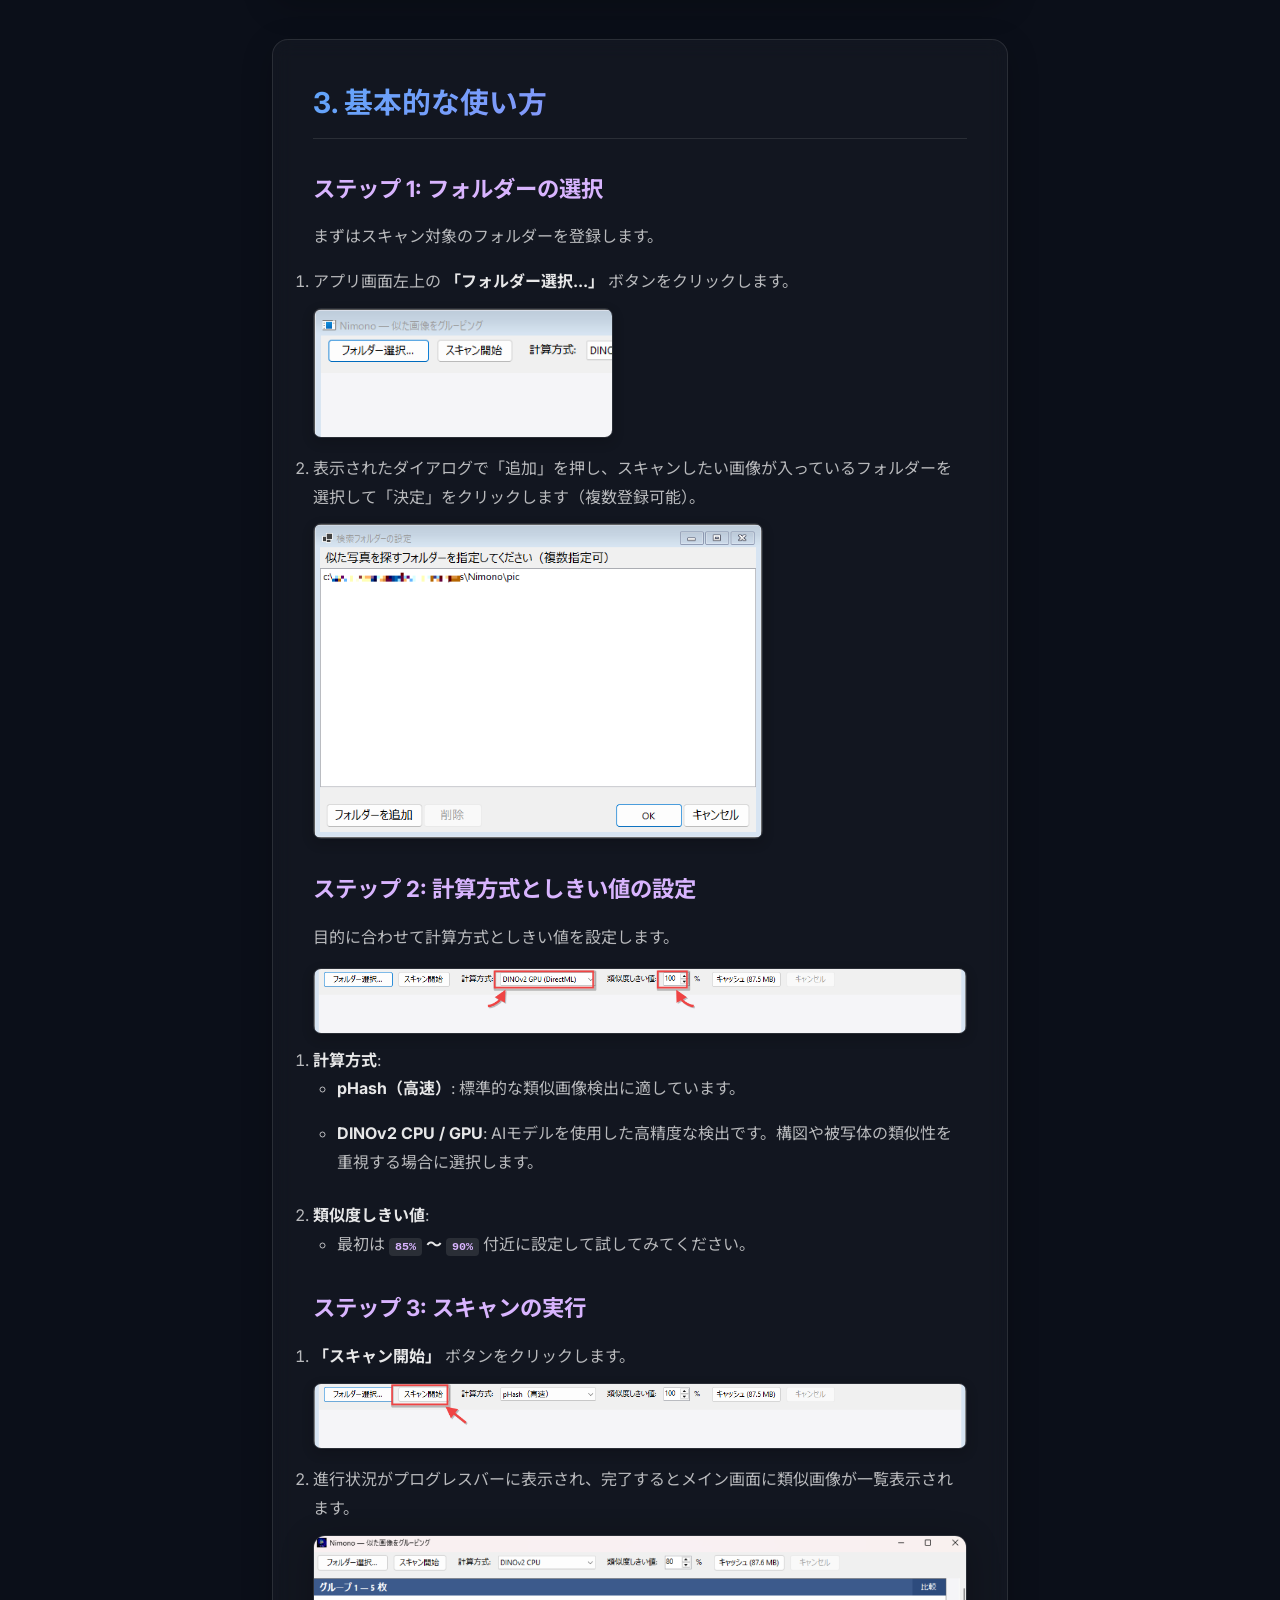
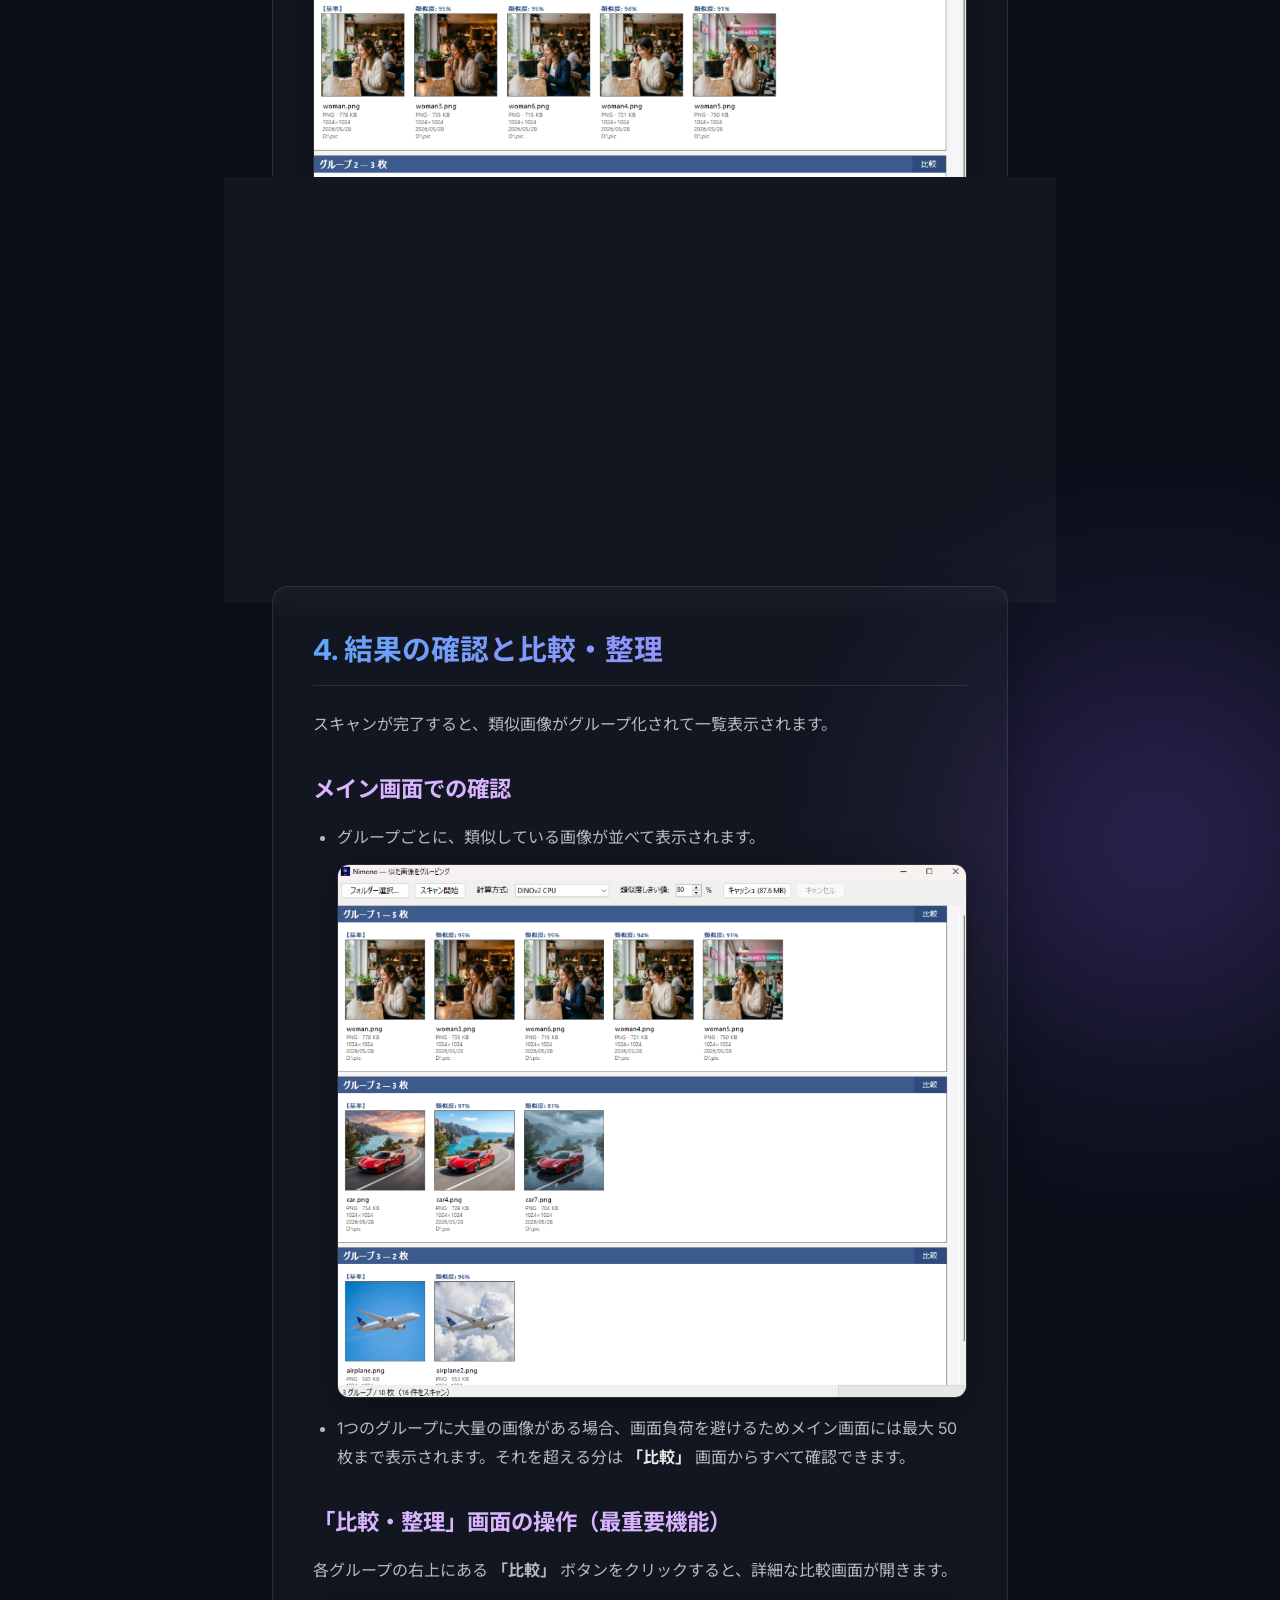
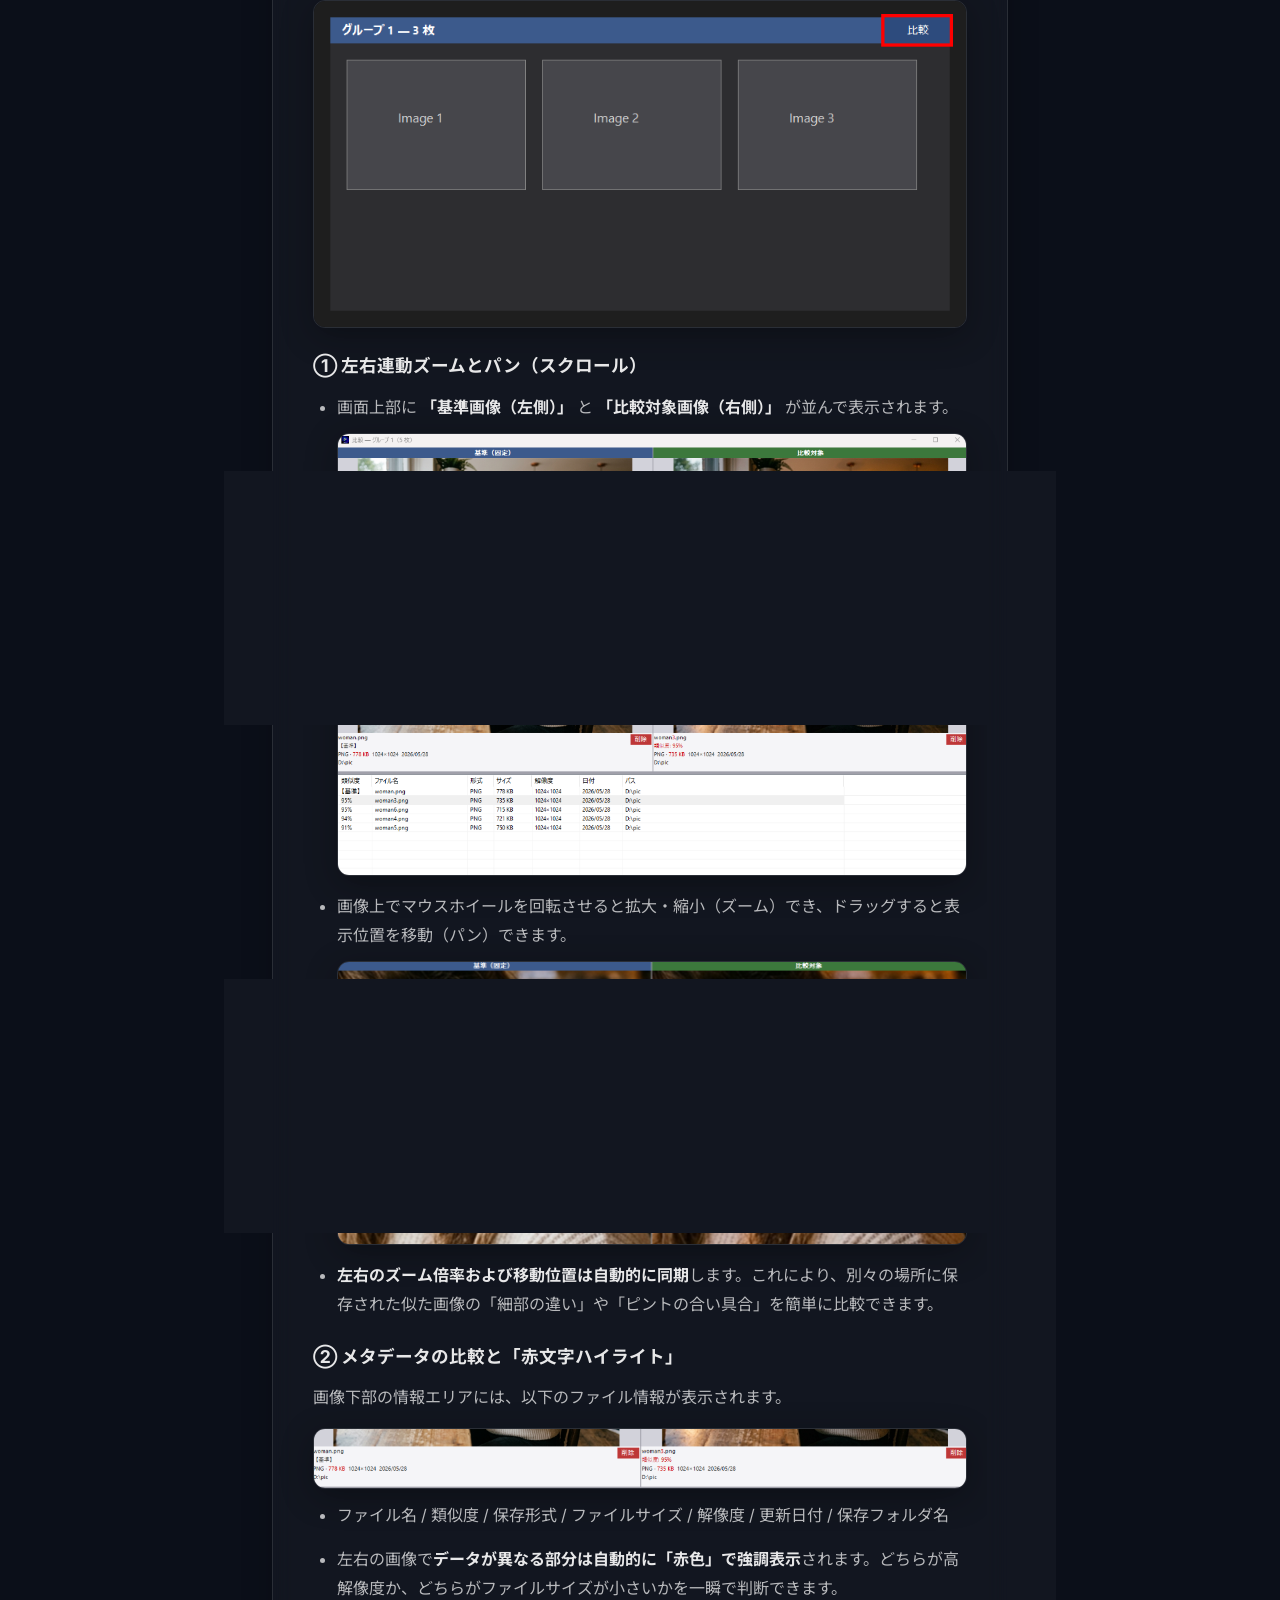
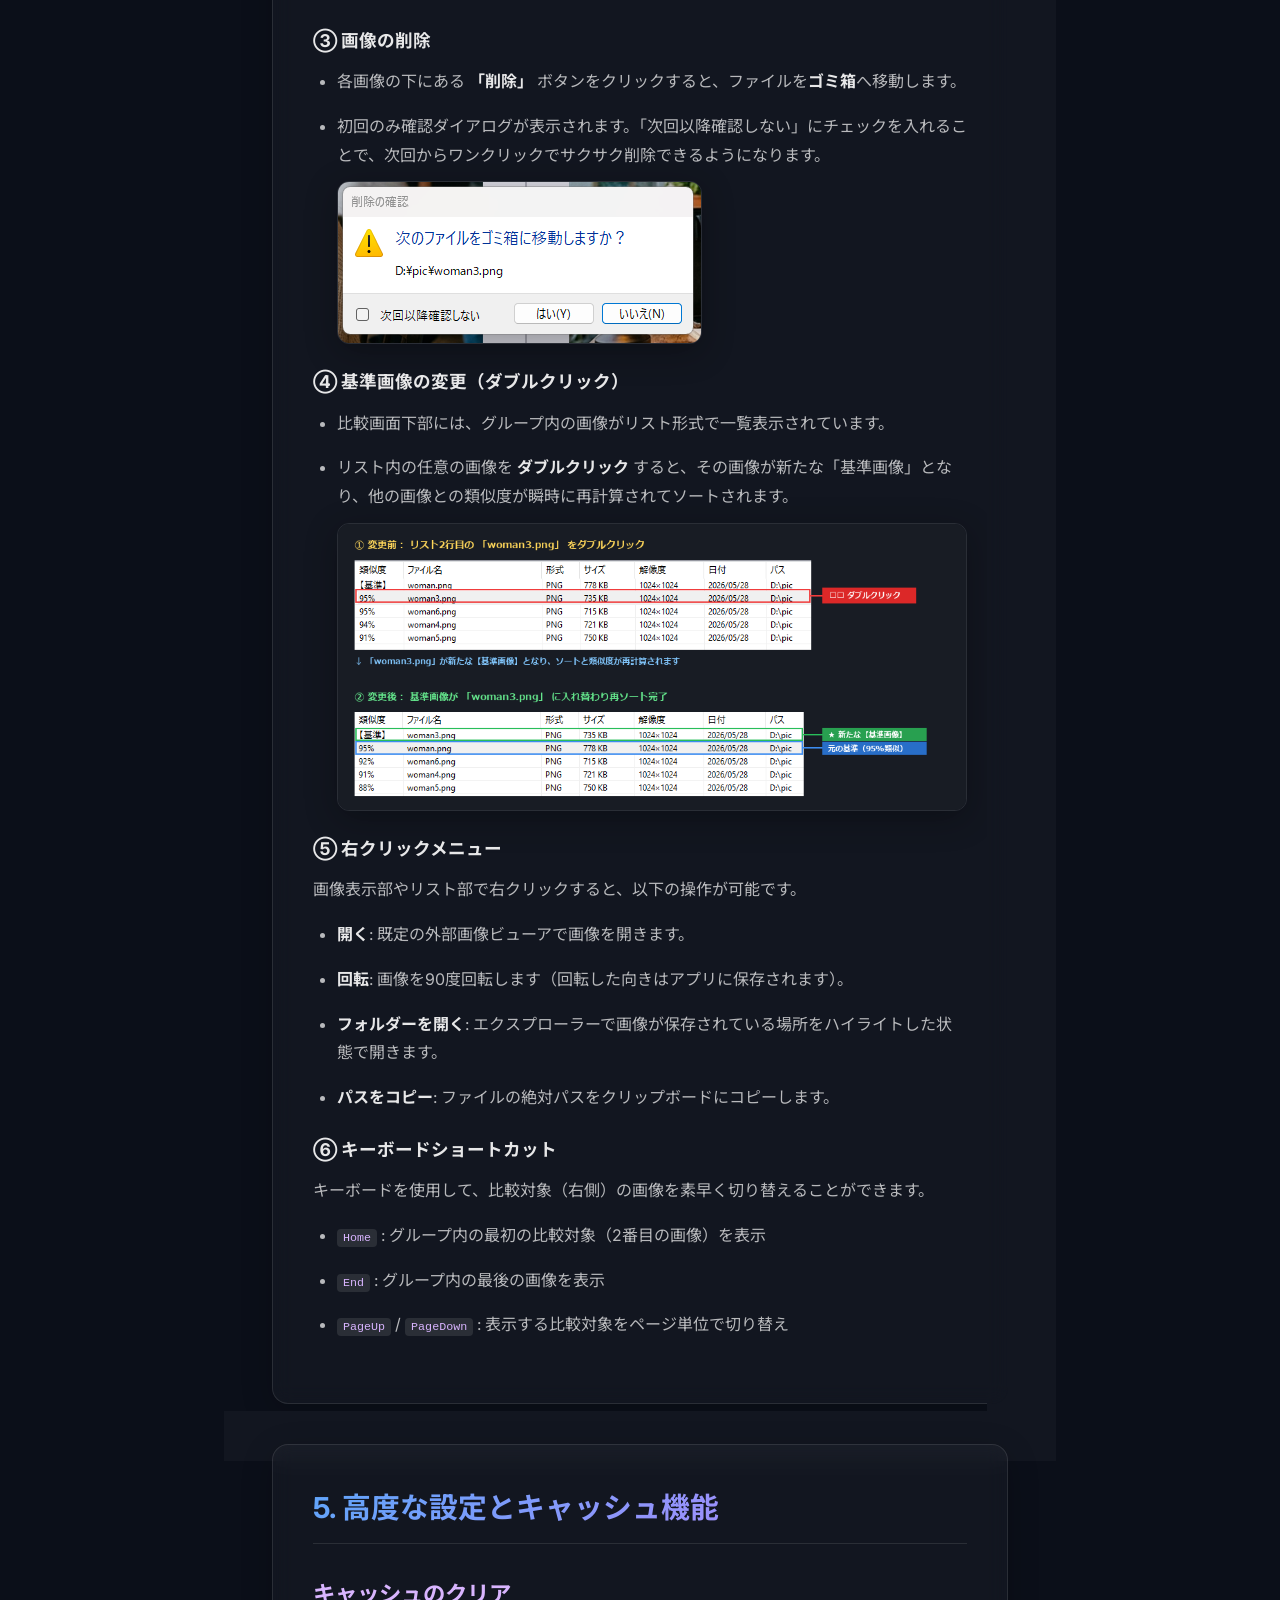
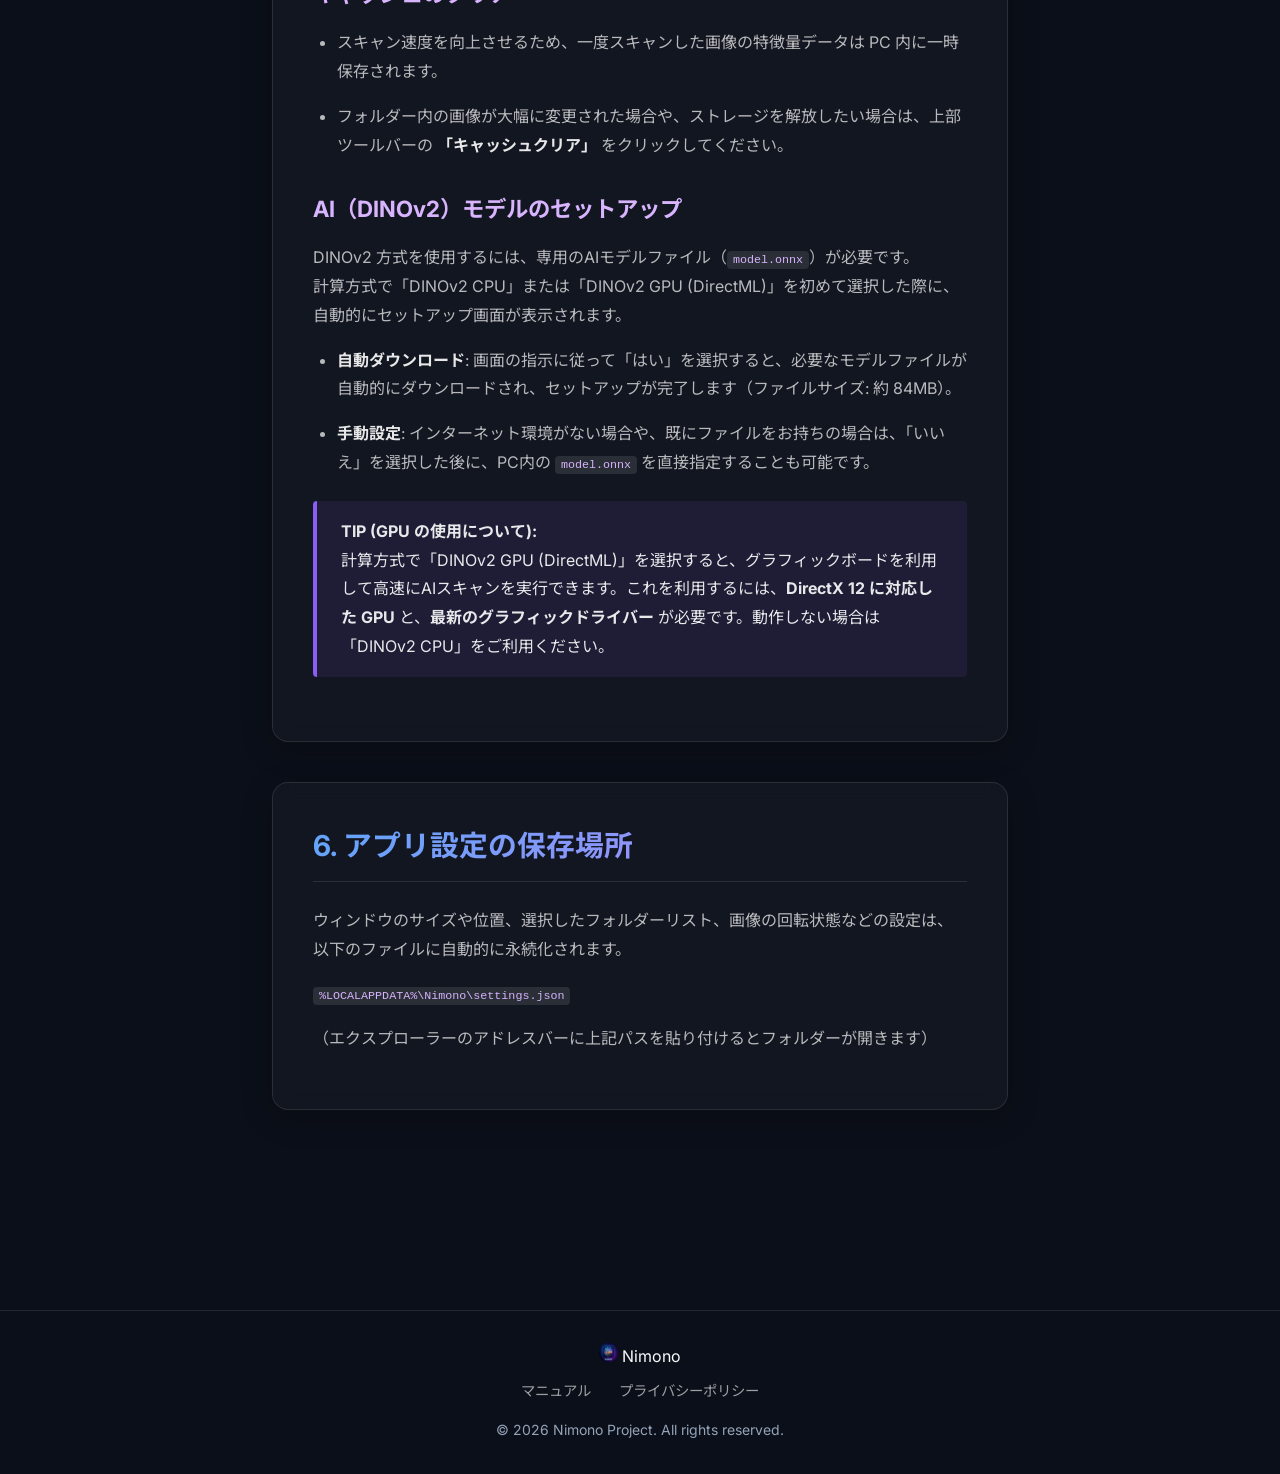
==== commit 97eb50d5: "v1.0.3.0へのバージョンアップおよびWeb用ファビコンの設定" ====
--- a/manual.html
+++ b/manual.html
@@ -10,6 +10,9 @@
     <link
         href="https://fonts.googleapis.com/css2?family=Inter:wght@300;400;600;800&family=Noto+Sans+JP:wght@300;400;600;800&display=swap"
         rel="stylesheet">
+    <link rel="icon" type="image/png" sizes="32x32" href="assets/Square44x44Logo.png">
+    <link rel="icon" type="image/png" sizes="180x180" href="assets/Square300x300Logo.png">
+    <link rel="apple-touch-icon" href="assets/Square300x300Logo.png">
     <link rel="stylesheet" href="styles.css">
     <style>
         .manual-container {
